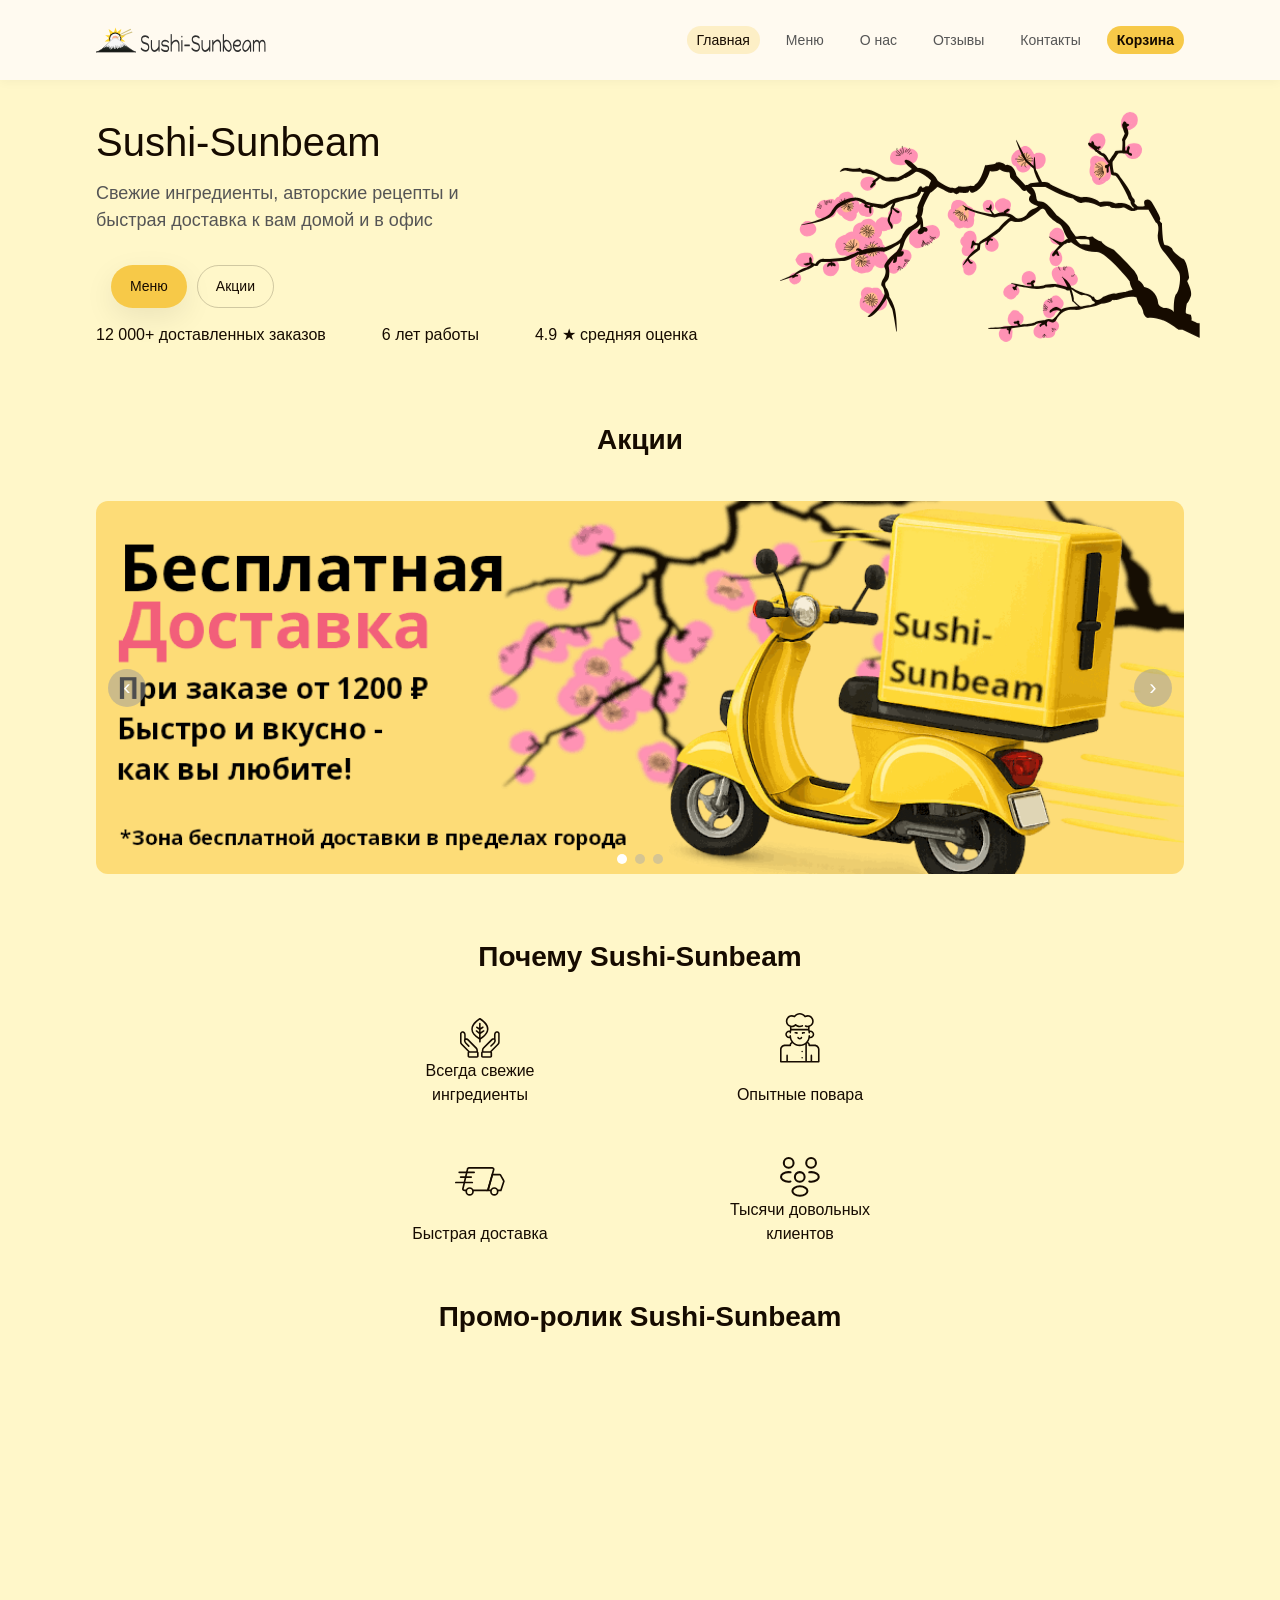
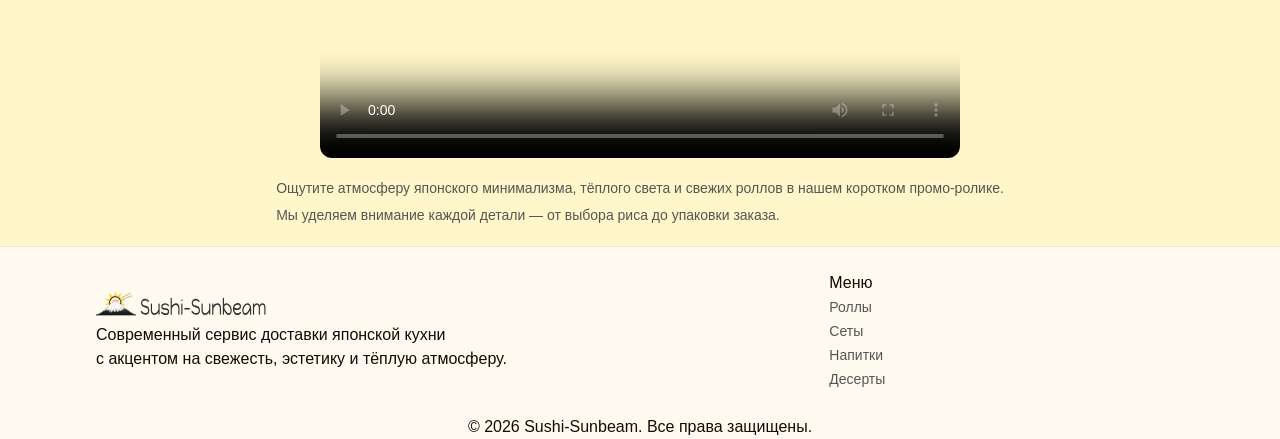
==== index.html @ 110859b0 "first commit" ====
<!DOCTYPE html>
<html lang="ru" data-page="home">

<head>
  <meta charset="UTF-8">
  <title>Sushi‑Sunbeam — Доставка суши и роллов</title>
  <meta name="description"
    content="Sushi‑Sunbeam — свежие роллы, сеты и японская кухня с быстрой доставкой на дом и в офис.">
  <meta name="viewport" content="width=device-width, initial-scale=1.0">
  <link rel="stylesheet" href="css/style.css">
  <link rel="preconnect" href="css/basic/reset.css">
</head>

<body class="page page--home">
  <header class="header">
    <div class="header__inner container">
      <a href="index.html" class="header__logo">
        <img class="logo" aria-hidden="true" src="img2/суши_лучик.svg" alt="">
      </a>

      <nav class="header__nav nav">
        <ul class="nav__list">
          <li class="nav__item" data-page="home"><a href="index.html" class="nav__link">Главная</a></li>
          <li class="nav__item" data-page="menu"><a href="menu.html" class="nav__link">Меню</a></li>
          <li class="nav__item" data-page="about"><a href="about.html" class="nav__link">О нас</a></li>
          <li class="nav__item" data-page="reviews"><a href="reviews.html" class="nav__link">Отзывы</a></li>
          <li class="nav__item" data-page="contacts"><a href="contacts.html" class="nav__link">Контакты</a>
          </li>
          <li class="nav__item" data-page="cart"><a href="cart.html" class="nav__link nav__link--accent">Корзина</a>
          </li>
        </ul>
      </nav>

      <button class="header__burger burger" type="button">
        <span class="burger__line"></span>
        <span class="burger__line"></span>
        <span class="burger__line"></span>
      </button>
    </div>
  </header>



  <main class="main">
    <section class="hero">
      <div class="hero__bg" aria-hidden="true"></div>
      <div class="hero__content container">
        <div class="hero__left">
          <h1 class="hero__title">Sushi‑Sunbeam</h1>
          <p class="hero__subtitle">Свежие ингредиенты, авторские рецепты и быстрая доставка к вам домой и в офис</p>
          <div class="hero__actions">
            <a href="menu.html" class="btn btn--primary">Меню</a>
            <a href="#promos" class="btn btn--ghost">Акции</a>
          </div>
          <div class="hero__stats stats">
            <div class="stats__item">
              <span class="stats__value">12 000+</span>
              <span class="stats__label">доставленных заказов</span>
            </div>
            <div class="stats__item">
              <span class="stats__value">6 лет</span>
              <span class="stats__label">работы</span>
            </div>
            <div class="stats__item">
              <span class="stats__value">4.9 ★</span>
              <span class="stats__label">средняя оценка</span>
            </div>
          </div>
        </div>
        <div class="hero__right">
          <div class="hero-logo3d">
            <img src="img2/сакура.svg" alt="">
          </div>
        </div>
      </div>
    </section>

    <section id="promos" class="promos">
      <div class="container">
        <div class="section-header">
          <h2 class="section-header__title">Акции</h2>
        </div>

        <div class="slider" data-slider="promos">

          <div class="slider__track">
            <div class="slider__slide">
              <img src="img2/бесплатная_доставка.gif" alt="Промо 1">
            </div>

            <div class="slider__slide">
              <img src="img2/счастливые_часы.gif" alt="Промо 2">
            </div>

            <div class="slider__slide">
              <img src="img2/дарим_ролл.gif" alt="Промо 3">
            </div>
          </div>

          <button class="slider__control slider__control--prev">‹</button>
          <button class="slider__control slider__control--next">›</button>

          <div class="slider__dots">
            <button class="slider__dot slider__dot--active"></button>
            <button class="slider__dot"></button>
            <button class="slider__dot"></button>
          </div>

        </div>

      </div>
    </section>

    <section class="benefits">
      <div class="container">
        <div class="section-header">
          <h2 class="section-header__title">Почему Sushi‑Sunbeam</h2>
        </div>
        <div class="benefits__grid">
          <div class="benefit-card__top">
            <article class="benefit-card">
              <div class="benefit-card__icon"><svg width="81" height="81" viewBox="0 0 81 81" fill="none"
                  xmlns="http://www.w3.org/2000/svg">
                  <path
                    d="M36.3214 67.7411V65.1696C36.3214 63.0803 35.5179 61.1518 34.0714 59.5446L17.5179 43.1518C16.3929 42.0268 15.1071 41.3839 13.6607 41.0625C12.8571 40.9018 12.2143 40.9018 11.5714 40.9018V33.6696C11.5714 30.9375 10.125 28.3661 7.875 27.2411C6.58929 26.5982 5.14286 26.4375 4.01786 26.7589C2.57143 27.2411 1.28571 28.5268 0.160714 30.4553C-1.55664e-07 30.6161 0 30.9375 0 31.2589V49.0982C0 51.0268 0.803572 52.9553 2.25 54.4018L16.2321 68.3839C15.5893 69.0268 15.2679 69.8303 15.2679 70.7946V76.9018C15.2679 78.8303 16.875 80.4375 18.8036 80.4375H34.2321C36.1607 80.4375 37.7679 78.8303 37.7679 76.9018V70.7946C37.7679 69.5089 37.2857 68.3839 36.3214 67.7411ZM3.21429 49.0982V31.5803C3.85714 30.6161 4.33929 29.9732 4.98214 29.8125C5.14286 29.8125 5.625 29.6518 6.42857 30.1339C7.71429 30.7768 8.51786 32.2232 8.51786 33.8303V42.9911C8.03571 43.7946 7.875 44.5982 7.875 45.7232C7.875 47.9732 8.83929 50.0625 10.4464 51.8304L16.7143 58.0982C17.3571 58.7411 18.3214 58.7411 18.9643 58.0982C19.6071 57.4553 19.6071 56.4911 18.9643 55.8482L12.6964 49.5803C11.5714 48.4553 10.9286 47.1696 11.0893 45.7232C11.0893 45.0803 11.25 44.5982 11.4107 44.4375C11.7321 44.2768 12.375 44.2768 13.0179 44.4375C13.8214 44.5982 14.625 45.0803 15.2679 45.7232L31.6607 62.1161C32.625 63.0803 33.1071 64.2054 33.1071 65.4911V67.4196H19.6071L4.66071 52.3125C3.69643 51.1875 3.21429 50.2232 3.21429 49.0982ZM34.5536 76.9018C34.5536 77.0625 34.3929 77.2232 34.2321 77.2232H18.8036C18.6429 77.2232 18.4821 77.0625 18.4821 76.9018V70.7946C18.4821 70.6339 18.6429 70.4732 18.8036 70.4732H34.0714C34.2321 70.4732 34.3929 70.6339 34.3929 70.7946V76.9018H34.5536Z"
                    fill="#160B00" />
                  <path
                    d="M80.1964 30.4553C79.2322 28.3661 77.9464 27.2411 76.3393 26.7589C75.0536 26.4375 73.7679 26.5982 72.4821 27.2411C70.2321 28.5268 68.7857 30.9375 68.7857 33.6696V40.9018C68.1429 40.9018 67.5 40.9018 66.6964 41.0625C65.25 41.3839 63.9643 42.0268 62.8393 43.1518L46.4464 59.7053C45 61.1518 44.1964 63.2411 44.1964 65.3303V67.9018C43.2322 68.5446 42.5893 69.6696 42.5893 70.7946V76.9018C42.5893 78.8303 44.1964 80.4375 46.125 80.4375H61.5536C63.4821 80.4375 65.0893 78.8303 65.0893 76.9018V70.7946C65.0893 69.8303 64.7679 69.0268 64.125 68.3839L78.1071 54.4018C79.5536 52.9553 80.3572 51.0268 80.3572 49.0982V31.2589C80.3572 30.9375 80.3572 30.6161 80.1964 30.4553ZM61.875 76.9018C61.875 77.0625 61.7143 77.2232 61.5536 77.2232H46.125C45.9643 77.2232 45.8036 77.0625 45.8036 76.9018V70.7946C45.8036 70.6339 45.9643 70.4732 46.125 70.4732H61.3929C61.5536 70.4732 61.7143 70.6339 61.7143 70.7946V76.9018H61.875ZM77.1429 49.0982C77.1429 50.2232 76.6607 51.3482 75.8572 52.1518L60.9107 67.2589H47.4107V65.3303C47.4107 64.0446 47.8929 62.9196 48.8572 61.9553L65.25 45.5625C65.8929 44.9196 66.6964 44.4375 67.5 44.2768C68.3036 44.1161 68.9464 44.1161 69.1072 44.2768C69.2679 44.4375 69.4286 44.9196 69.4286 45.5625C69.4286 46.8482 68.7857 48.2946 67.8214 49.4196L61.5536 55.6875C60.9107 56.3303 60.9107 57.2946 61.5536 57.9375C62.1964 58.5803 63.1607 58.5803 63.8036 57.9375L70.0714 51.6696C71.8393 49.9018 72.6429 47.8125 72.6429 45.5625C72.6429 44.4375 72.3214 43.6339 72 42.8303V33.6696C72 32.0625 72.8036 30.6161 74.0893 29.9732C74.8929 29.4911 75.375 29.6518 75.5357 29.6518C76.1786 29.8125 76.6607 30.4553 77.3036 31.4196V49.0982H77.1429Z"
                    fill="#160B00" />
                  <path
                    d="M57.6965 22.9018C58.0179 15.0268 52.5536 7.47321 41.1429 0.241071C40.6607 -0.0803571 40.0179 -0.0803571 39.5357 0.241071C38.8929 0.5625 22.8215 9.88393 22.8215 22.7411C22.8215 30.1339 28.125 37.0446 38.7322 43.3125V48.2946C38.7322 49.2589 39.375 49.9018 40.3393 49.9018C41.3036 49.9018 41.9465 49.2589 41.9465 48.2946V43.4732C45.1607 41.5446 57.2143 33.9911 57.6965 22.9018ZM25.875 22.9018C25.875 13.4196 36.9643 5.70536 40.1786 3.61607C49.8215 9.88393 54.6429 16.4732 54.4822 22.9018C54.1607 30.9375 45.9643 37.2054 41.7857 39.7768V32.3839L48.8572 27.5625C49.6607 27.0804 49.8215 26.1161 49.3393 25.3125C48.8572 24.5089 47.8929 24.3482 47.0893 24.8304L41.7857 28.5268V23.5446L47.0893 20.1696C47.8929 19.6875 48.0536 18.7232 47.5715 17.9196C47.0893 17.1161 46.125 16.9554 45.3215 17.4375L41.7857 19.6875V11.3304C41.7857 10.3661 41.1429 9.72321 40.1786 9.72321C39.2143 9.72321 38.5715 10.3661 38.5715 11.3304V19.8482L35.0357 17.5982C34.2322 17.1161 33.2679 17.2768 32.7857 18.0804C32.3036 18.8839 32.4643 19.8482 33.2679 20.3304L38.5715 23.7054V28.3661L34.2322 24.9911C33.5893 24.5089 32.4643 24.6696 31.9822 25.3125C31.5 25.9554 31.6607 27.0804 32.3036 27.5625L38.5715 32.3839V39.6161C30.2143 34.3125 25.875 28.6875 25.875 22.9018Z"
                    fill="#160B00" />
                </svg>
              </div>
              <p class="benefit-card__text">Всегда свежие ингредиенты</p>
            </article>
            <article class="benefit-card">
              <div class="benefit-card__icon"><svg width="80" height="99" viewBox="0 0 80 99" fill="none"
                  xmlns="http://www.w3.org/2000/svg">
                  <path
                    d="M69.0764 63.1916H59.9496C59.4892 60.9795 58.0818 59.0593 56.139 57.9332C57.7368 55.7577 58.9165 53.2583 59.5587 50.5532H60.6608C65.0222 50.5532 68.5703 47.0099 68.5703 42.6543C68.5703 38.2987 65.022 34.7554 60.6608 34.7554H59.5562C59.4141 34.1554 59.2447 33.562 59.0481 32.9755L59.4065 27.7428C64.1134 26.077 67.4947 21.5888 67.4947 16.3246C67.4947 9.64612 62.0543 4.21291 55.3669 4.21291C53.7095 4.21291 52.0711 4.55361 50.5588 5.20601C47.8655 1.92296 43.8439 0 39.5475 0C35.2511 0 31.2295 1.92296 28.5366 5.20601C27.0243 4.55342 25.3859 4.21291 23.7285 4.21291C17.0411 4.21291 11.6006 9.64612 11.6006 16.3246C11.6006 21.5888 14.982 26.077 19.6888 27.7428L20.0472 32.9755C19.8507 33.562 19.6815 34.1558 19.5392 34.7554H18.4346C14.0731 34.7554 10.5251 38.2987 10.5251 42.6543C10.5251 47.0099 14.0731 50.5532 18.4346 50.5532H19.5367C20.1789 53.2585 21.3588 55.7579 22.9565 57.9334C21.0138 59.0595 19.6064 60.9795 19.1457 63.1916H10.0188C4.49465 63.1916 0 67.68 0 73.197V97.4202C0 98.2929 0.708062 99 1.58186 99H77.5131C78.3869 99 79.095 98.2929 79.095 97.4202V73.1968C79.095 67.68 74.6005 63.1916 69.0764 63.1916ZM14.7644 16.3246C14.7644 11.3883 18.7856 7.37241 23.7285 7.37241C25.3059 7.37241 26.8593 7.78948 28.2204 8.57897C28.943 8.99798 29.867 8.78393 30.3305 8.08958C32.3933 5.0024 35.8389 3.15949 39.5475 3.15949C43.2561 3.15949 46.7017 5.0024 48.7645 8.08919C49.228 8.78316 50.1525 8.9974 50.8745 8.57858C52.2357 7.78929 53.7891 7.37221 55.3665 7.37221C60.3094 7.37221 64.3306 11.3881 64.3306 16.3244C64.3306 21.2606 60.3094 25.2765 55.3665 25.2765C54.0878 25.2765 52.85 25.0105 51.687 24.4863C50.8896 24.127 49.9535 24.4812 49.5941 25.2761C49.2348 26.0712 49.5889 27.0071 50.3851 27.3662C51.9602 28.0762 53.6359 28.4362 55.3663 28.4362C55.6432 28.4362 55.9171 28.4236 56.1896 28.4053L55.971 31.5959H23.1236L22.905 28.4053C23.1773 28.4236 23.4512 28.4362 23.7283 28.4362C26.5112 28.4362 29.1481 27.5075 31.2885 25.7961C33.6905 27.5069 36.5747 28.4362 39.5471 28.4362C41.5652 28.4362 43.5194 28.0195 45.3551 27.1981C46.1522 26.8416 46.509 25.9067 46.1518 25.1104C45.7946 24.3144 44.8586 23.9574 44.0613 24.3151C42.6353 24.9532 41.1164 25.2767 39.5471 25.2767C36.8686 25.2767 34.282 24.306 32.264 22.5436C31.6347 21.9944 30.6866 22.0281 30.0981 22.6213C28.4009 24.3339 26.1385 25.2769 23.7279 25.2769C18.7856 25.2765 14.7644 21.2608 14.7644 16.3246ZM50.6207 95.8405H15.819V84.7821C15.819 83.9095 15.1109 83.2023 14.2371 83.2023C13.3633 83.2023 12.6553 83.9095 12.6553 84.7821V95.8405H3.16372V73.1968C3.16372 69.422 6.23877 66.3511 10.0186 66.3511H20.5646C21.4384 66.3511 22.1464 65.644 22.1464 64.7713C22.1464 62.8478 23.3409 61.1215 25.0809 60.3958C28.7992 64.075 33.9118 66.3511 39.5473 66.3511C43.6212 66.3511 47.4221 65.1617 50.6205 63.1129V95.8405H50.6207ZM39.5477 63.1916C29.9529 63.1916 22.1468 55.3959 22.1468 45.814C22.1468 44.9414 21.4388 44.2342 20.565 44.2342C19.6912 44.2342 18.9831 44.9414 18.9831 45.814C18.9831 46.3453 19.0034 46.8722 19.0435 47.3937H18.4346C15.8178 47.3937 13.6888 45.2676 13.6888 42.6543C13.6888 40.041 15.8178 37.9149 18.4346 37.9149H19.0458C19.0058 38.4389 18.9827 38.9656 18.9827 39.4946C18.9827 40.3673 19.6908 41.0744 20.5646 41.0744C21.4384 41.0744 22.1464 40.3673 22.1464 39.4946C22.1464 37.8808 22.3706 36.2918 22.8065 34.7552H56.2883C56.7241 36.2916 56.9483 37.8805 56.9483 39.4946C56.9483 40.3673 57.6564 41.0744 58.5302 41.0744C59.404 41.0744 60.1121 40.3673 60.1121 39.4946C60.1121 38.9656 60.089 38.4389 60.0489 37.9149H60.6602C63.2769 37.9149 65.406 40.041 65.406 42.6543C65.406 45.2676 63.2773 47.3937 60.6608 47.3937H60.0522C60.0921 46.8722 60.1126 46.3453 60.1126 45.814C60.1126 44.9414 59.4046 44.2342 58.5308 44.2342C57.657 44.2342 56.9489 44.9414 56.9489 45.814C56.9485 55.3957 49.1424 63.1916 39.5477 63.1916ZM75.9313 95.8405H64.3306V84.7821C64.3306 83.9095 63.6226 83.2023 62.7488 83.2023C61.875 83.2023 61.1669 83.9095 61.1669 84.7821V95.8405H53.7846V60.6191C53.8617 60.5453 53.938 60.4706 54.0139 60.3954C55.7537 61.1211 56.9483 62.8472 56.9483 64.7709C56.9483 65.6436 57.6564 66.3507 58.5302 66.3507H69.0762C72.856 66.3507 75.9311 69.4216 75.9311 73.1964V95.8405H75.9313Z"
                    fill="#160B00" />
                  <path
                    d="M33.9581 37.9149H30.3725C29.4987 37.9149 28.7906 38.622 28.7906 39.4946C28.7906 40.3672 29.4987 41.0743 30.3725 41.0743H32.4663C32.6833 41.6879 33.2694 42.1276 33.9581 42.1276C34.8319 42.1276 35.54 41.4205 35.54 40.5478V39.4946C35.54 38.622 34.8319 37.9149 33.9581 37.9149Z"
                    fill="#160B00" />
                  <path
                    d="M48.7225 37.9149H45.1369C44.2631 37.9149 43.555 38.622 43.555 39.4946V40.5478C43.555 41.4205 44.2631 42.1276 45.1369 42.1276C45.8257 42.1276 46.4116 41.6879 46.6287 41.0743H48.7225C49.5963 41.0743 50.3043 40.3672 50.3043 39.4946C50.3043 38.622 49.5963 37.9149 48.7225 37.9149Z"
                    fill="#160B00" />
                  <path
                    d="M43.5574 47.485C42.7347 47.192 41.8297 47.6221 41.5372 48.4442C41.2384 49.283 40.439 49.8465 39.5474 49.8465C38.6557 49.8465 37.8563 49.283 37.5575 48.4442C37.265 47.6221 36.3598 47.1922 35.5373 47.485C34.7143 47.777 34.2842 48.6803 34.577 49.5027C35.3228 51.5981 37.3204 53.006 39.5476 53.006C41.7747 53.006 43.7723 51.5981 44.5181 49.5027C44.8109 48.6805 44.3808 47.7772 43.5574 47.485Z"
                    fill="#160B00" />
                  <path
                    d="M44.2933 91.1011C45.1669 91.1011 45.8751 90.3938 45.8751 89.5213C45.8751 88.6489 45.1669 87.9416 44.2933 87.9416C43.4196 87.9416 42.7114 88.6489 42.7114 89.5213C42.7114 90.3938 43.4196 91.1011 44.2933 91.1011Z"
                    fill="#160B00" />
                  <path
                    d="M44.2933 78.4627C45.1669 78.4627 45.8751 77.7554 45.8751 76.883C45.8751 76.0105 45.1669 75.3032 44.2933 75.3032C43.4196 75.3032 42.7114 76.0105 42.7114 76.883C42.7114 77.7554 43.4196 78.4627 44.2933 78.4627Z"
                    fill="#160B00" />
                </svg>
              </div>
              <p class="benefit-card__text">Опытные повара</p>
            </article>
          </div>
          <div class="benefit-card__bottom">
            <article class="benefit-card">
              <div class="benefit-card__icon benefit-card__icon__car"><svg width="89" height="52" viewBox="0 0 89 52"
                  fill="none" xmlns="http://www.w3.org/2000/svg">
                  <path
                    d="M31.5138 41.7677H56.685C57.4091 41.7677 58.1035 41.4801 58.6154 40.9681C59.1274 40.4561 59.415 39.7617 59.415 39.0377L68.9213 4.23019C68.9213 3.86893 68.8496 3.51126 68.7104 3.17791C68.5712 2.84455 68.3672 2.54214 68.1102 2.28821C67.8533 2.03427 67.5485 1.83387 67.2135 1.6986C66.8785 1.56333 66.52 1.49589 66.1588 1.50019H24.9C24.1745 1.50018 23.4784 1.78728 22.9639 2.2988C22.4493 2.81031 22.1581 3.50466 22.1538 4.23019L14.0288 39.0377C14.0288 39.7617 14.3164 40.4561 14.8284 40.9681C15.3404 41.4801 16.0347 41.7677 16.7588 41.7677H20.3013"
                    stroke="#160B00" stroke-width="3" />
                  <path
                    d="M63.9813 41.7677H58.3425L66.4675 13.6715H79.825C80.0259 13.671 80.2245 13.7144 80.407 13.7986C80.5894 13.8828 80.7513 14.0058 80.8813 14.159L86.6988 24.3965C86.9072 24.6351 87.0226 24.9409 87.0238 25.2577L81.6125 41.7677H75.7625"
                    stroke="#160B00" stroke-width="3" />
                  <path
                    d="M26.0375 49.649C29.3671 49.649 32.0663 46.9134 32.0663 43.539C32.0663 40.1645 29.3671 37.429 26.0375 37.429C22.7079 37.429 20.0088 40.1645 20.0088 43.539C20.0088 46.9134 22.7079 49.649 26.0375 49.649Z"
                    stroke="#160B00" stroke-width="3" />
                  <path
                    d="M69.9775 49.649C73.3071 49.649 76.0062 46.9134 76.0062 43.539C76.0062 40.1645 73.3071 37.429 69.9775 37.429C66.6479 37.429 63.9487 40.1645 63.9487 43.539C63.9487 46.9134 66.6479 49.649 69.9775 49.649Z"
                    stroke="#160B00" stroke-width="3" />
                  <path d="M34.065 9.49518H7.4475" stroke="#160B00" stroke-width="3" stroke-linecap="round" />
                  <path d="M28.8163 18.0102H10.015" stroke="#160B00" stroke-width="3" stroke-linecap="round" />
                  <path d="M30.7175 27.5977H1.5" stroke="#160B00" stroke-width="3" stroke-linecap="round" />
                </svg>
              </div>
              <p class="benefit-card__text">Быстрая доставка</p>
            </article>
            <article class="benefit-card">
              <div class="benefit-card__icon"><svg width="68" height="68" viewBox="0 0 68 68" fill="none"
                  xmlns="http://www.w3.org/2000/svg">
                  <path
                    d="M53.1267 18.2875C52.934 18.2554 52.7091 18.2554 52.5163 18.2875C48.0829 18.1271 44.549 14.5017 44.549 10.01C44.549 5.4221 48.2435 1.73251 52.8376 1.73251C57.4316 1.73251 61.1262 5.45418 61.1262 10.01C61.094 14.5017 57.5602 18.1271 53.1267 18.2875Z"
                    stroke="#160B00" stroke-width="3.465" stroke-linecap="round" stroke-linejoin="round" />
                  <path
                    d="M49.8174 41.6442C54.2187 42.3821 59.0698 41.6121 62.4751 39.3342C67.005 36.3183 67.005 31.3775 62.4751 28.3617C59.0376 26.0839 54.1223 25.3138 49.721 26.0838"
                    stroke="#160B00" stroke-width="3.465" stroke-linecap="round" stroke-linejoin="round" />
                  <path
                    d="M14.4787 18.2875C14.6714 18.2554 14.8963 18.2554 15.0891 18.2875C19.5225 18.1271 23.0564 14.5017 23.0564 10.01C23.0564 5.4221 19.3619 1.73251 14.7678 1.73251C10.1738 1.73251 6.47925 5.45418 6.47925 10.01C6.51137 14.5017 10.0453 18.1271 14.4787 18.2875Z"
                    stroke="#160B00" stroke-width="3.465" stroke-linecap="round" stroke-linejoin="round" />
                  <path
                    d="M17.7876 41.6442C13.3863 42.3821 8.53522 41.6121 5.12984 39.3342C0.600032 36.3184 0.600032 31.3775 5.12984 28.3617C8.56735 26.0839 13.4827 25.3139 17.884 26.0839"
                    stroke="#160B00" stroke-width="3.465" stroke-linecap="round" stroke-linejoin="round" />
                  <path
                    d="M33.8509 42.2537C33.6582 42.2217 33.4333 42.2217 33.2405 42.2537C28.8071 42.0933 25.2731 38.4679 25.2731 33.9762C25.2731 29.3883 28.9677 25.6986 33.5618 25.6986C38.1558 25.6986 41.8504 29.4204 41.8504 33.9762C41.8182 38.4679 38.2843 42.1254 33.8509 42.2537Z"
                    stroke="#160B00" stroke-width="3.465" stroke-linecap="round" stroke-linejoin="round" />
                  <path
                    d="M24.5022 52.36C19.9723 55.3758 19.9723 60.3167 24.5022 63.3325C29.6425 66.7654 38.0595 66.7654 43.1997 63.3325C47.7296 60.3167 47.7296 55.3758 43.1997 52.36C38.0917 48.9592 29.6425 48.9592 24.5022 52.36Z"
                    stroke="#160B00" stroke-width="3.465" stroke-linecap="round" stroke-linejoin="round" />
                </svg>
              </div>
              <p class="benefit-card__text">Тысячи довольных клиентов</p>
            </article>
          </div>
        </div>
      </div>
    </section>

    <section class="video-block">
      <div class="container">
        <div class="section-header">
          <h2 class="section-header__title">Промо‑ролик Sushi‑Sunbeam</h2>
        </div>


        <div class="video-block">
          <div class="video-block__inner">
            <video controls width="640" height="360" poster="videos/poster.jpg">
              <source src="img2/ролик.mp4" type="video/mp4">
            </video>
          </div>
        </div>

        <div class="video-block__text">
          <p>Ощутите атмосферу японского минимализма, тёплого света и свежих роллов в нашем коротком промо‑ролике.</p>
          <p>Мы уделяем внимание каждой детали — от выбора риса до упаковки заказа.</p>
        </div>
      </div>
      </div>
    </section>
  </main>

  <footer class="footer">
    <div class="footer__inner container">
      <div class="footer__brand">
        <div class="logo footer__logo">
          <img src="img2/суши_лучик.svg" alt="">
        </div>
        <p class="footer__desc">Современный сервис доставки японской кухни<br>с акцентом на свежесть, эстетику и тёплую
          атмосферу.</p>
      </div>
      <div class="footer__menu">
        <h2 class="footer__title">Меню</h2>
        <ul class="footer__list">
          <li class="footer__item"><a href="menu.html#rolls" class="footer__link">Роллы</a></li>
          <li class="footer__item"><a href="menu.html#sets" class="footer__link">Сеты</a></li>
          <li class="footer__item"><a href="menu.html#drinks" class="footer__link">Напитки</a></li>
          <li class="footer__item"><a href="menu.html#desserts" class="footer__link">Десерты</a></li>
        </ul>
      </div>
    </div>
    <div class="footer__bottom">
      <div class="container">
        <p class="footer__copy">© 2026 Sushi‑Sunbeam. Все права защищены.</p>
      </div>
    </div>
  </footer>

  <script src="js/main.js"></script>
</body>

</html>
---- css/style.css ----
/* базовые стили */
@import 'basic/reset.css';
@import 'basic/vars.css';
@import 'basic/global.css';
@import 'basic/fonts.css';

@import 'components/header.css';
@import 'components/footer.css';
@import 'components/btn.css';
@import 'components/cards.css';

/* Страницы */
@import 'pages/home.css';
@import 'pages/menu.css';
@import 'pages/about.css';
@import 'pages/reviews.css';
@import 'pages/cart.css';
@import 'pages/contacts.css';
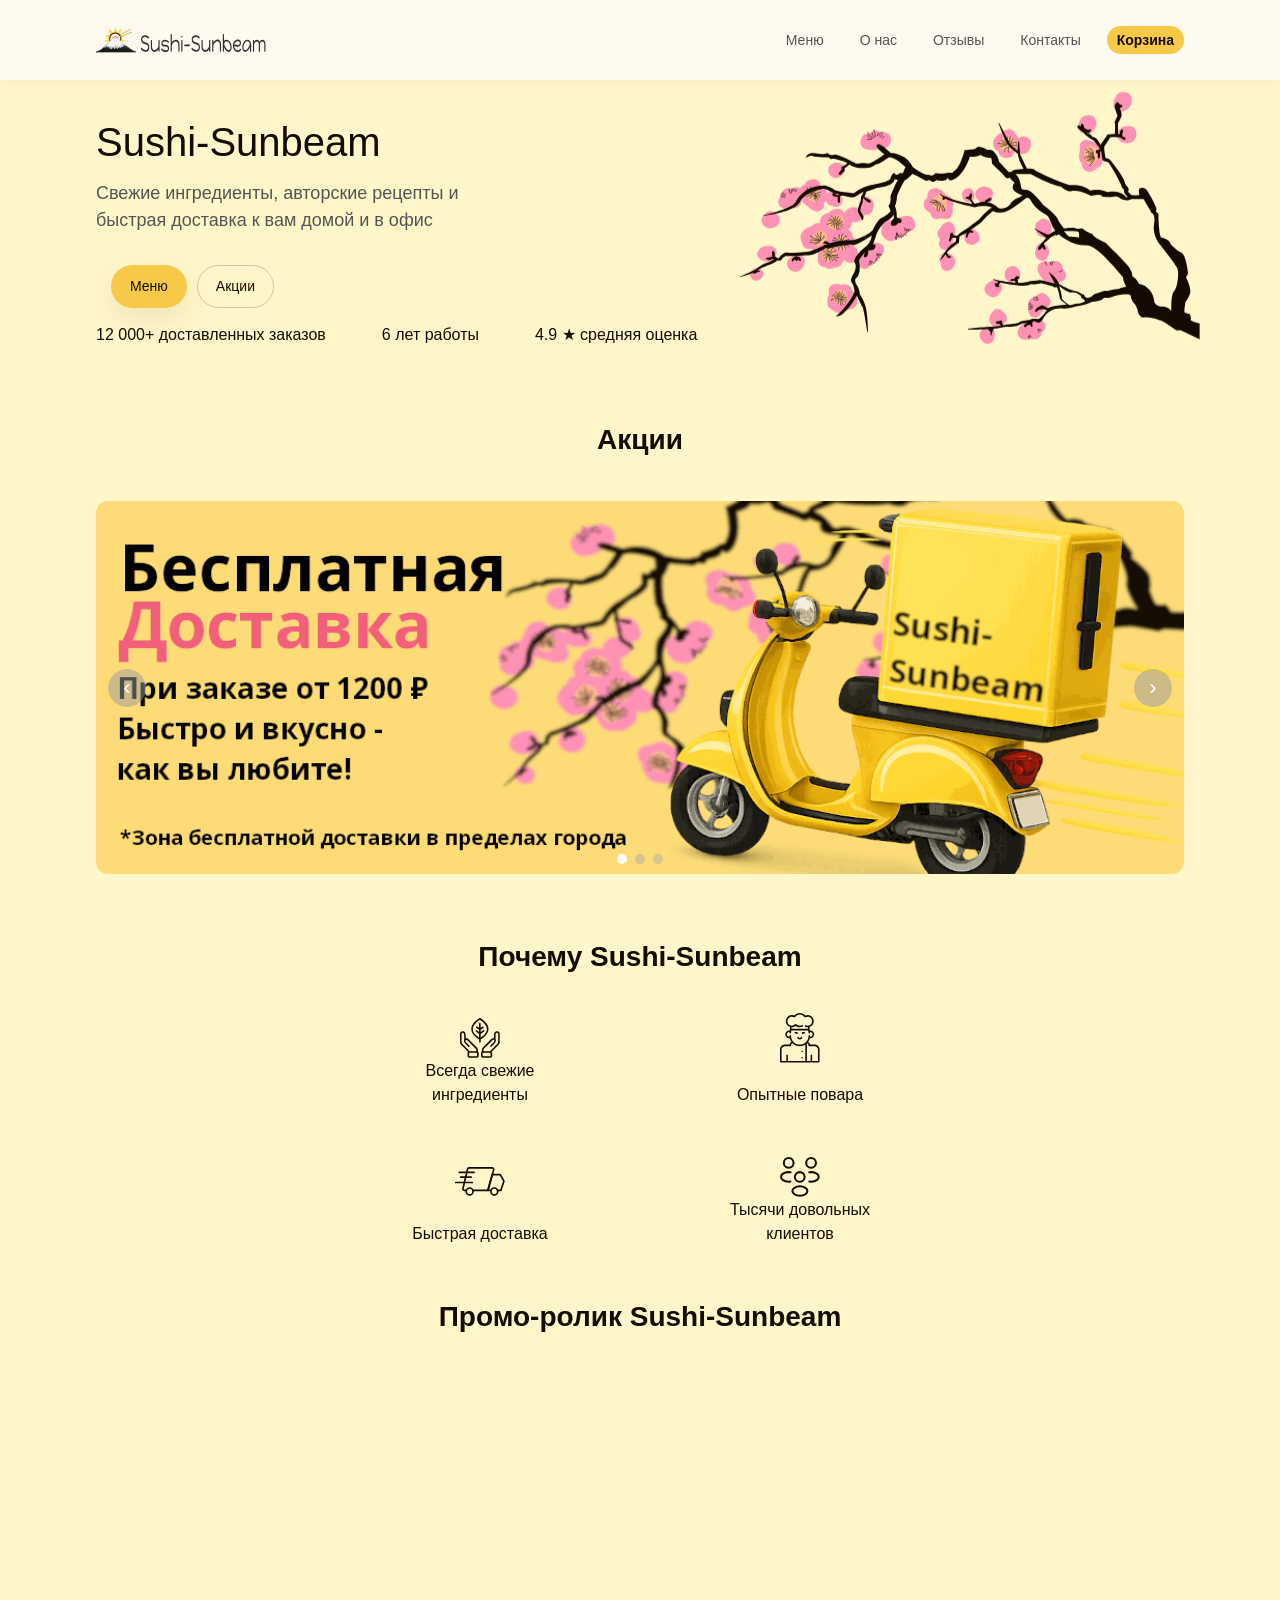
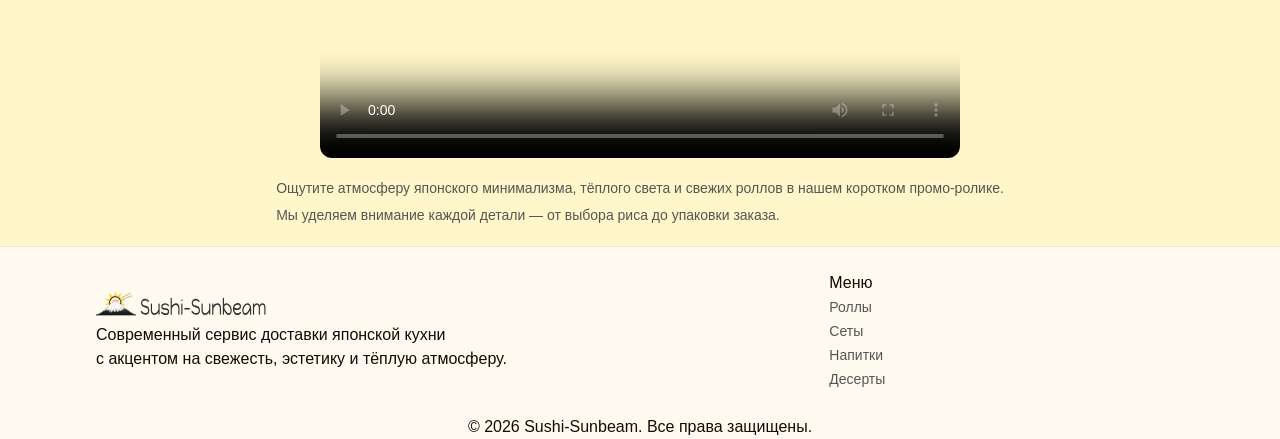
==== commit 4e405e53: "главная" ====
--- a/index.html
+++ b/index.html
@@ -20,7 +20,6 @@
 
       <nav class="header__nav nav">
         <ul class="nav__list">
-          <li class="nav__item" data-page="home"><a href="index.html" class="nav__link">Главная</a></li>
           <li class="nav__item" data-page="menu"><a href="menu.html" class="nav__link">Меню</a></li>
           <li class="nav__item" data-page="about"><a href="about.html" class="nav__link">О нас</a></li>
           <li class="nav__item" data-page="reviews"><a href="reviews.html" class="nav__link">Отзывы</a></li>
